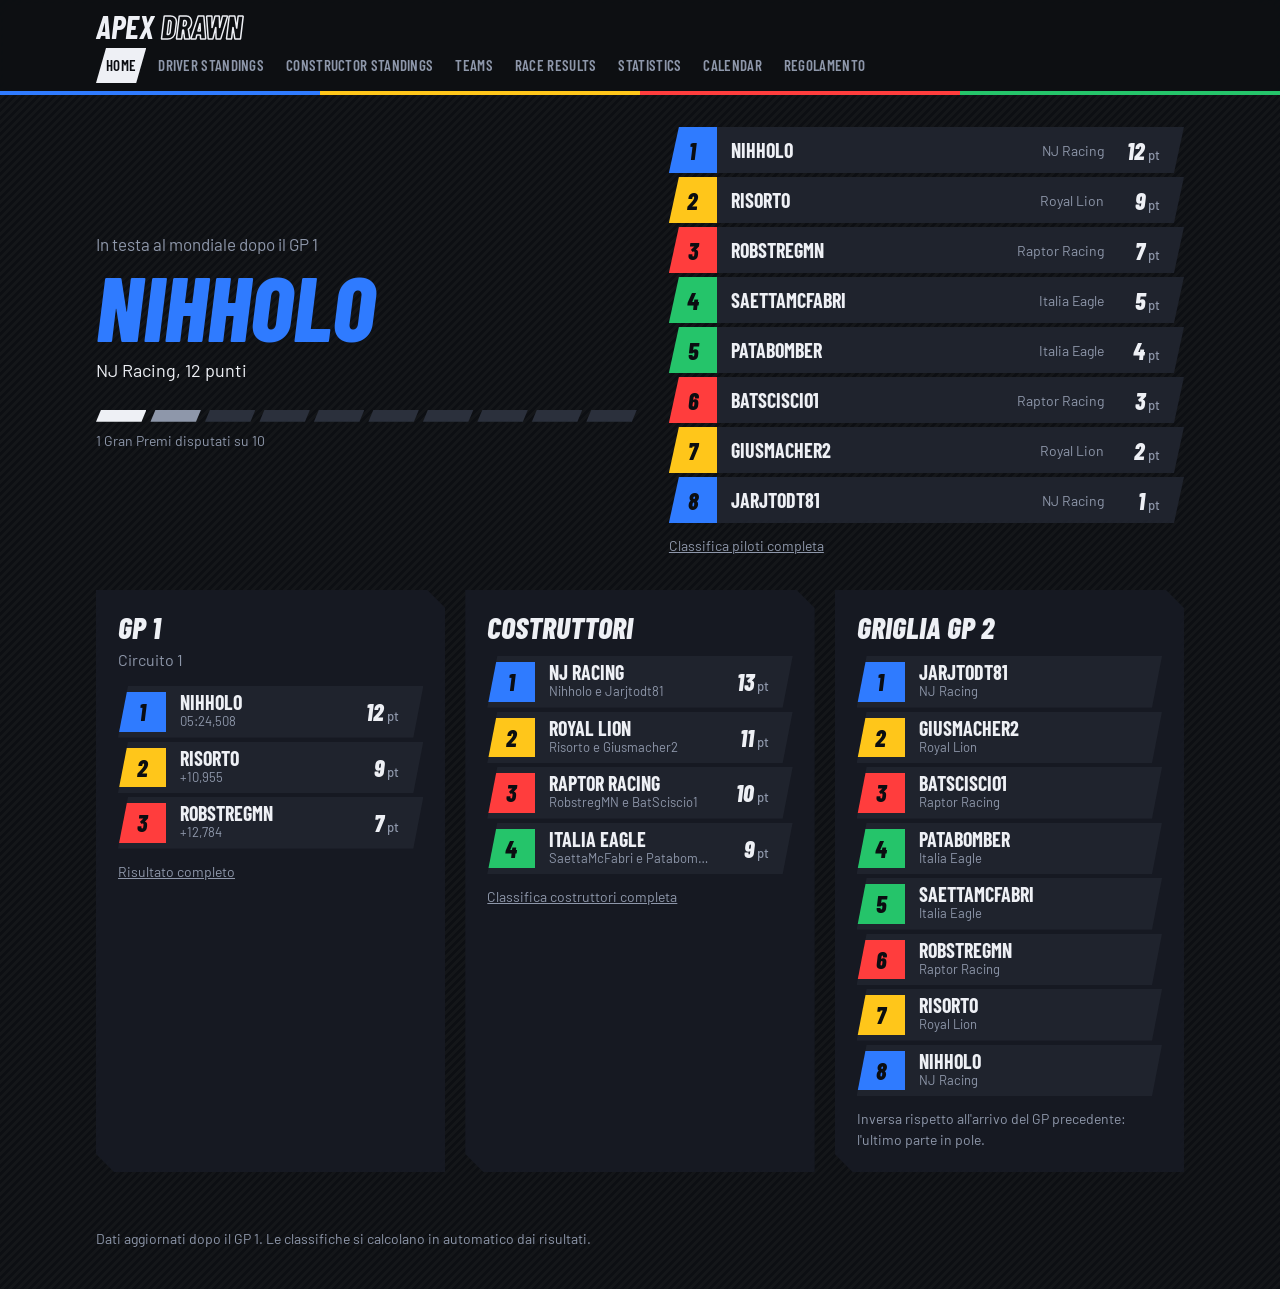
==== index.html @ 3afcedb0 "Add files via upload" ====
<!doctype html>
<html lang="it">
<head>
<meta charset="utf-8">
<meta name="viewport" content="width=device-width,initial-scale=1">
<title>Apex Drawn - Campionato mondiale</title>
<meta name="description" content="Classifiche piloti e costruttori, squadre, risultati e calendario del campionato Apex Drawn.">
<meta property="og:title" content="Apex Drawn - Campionato mondiale">
<meta property="og:description" content="Classifiche, squadre, risultati e calendario.">
<link rel="preconnect" href="https://fonts.googleapis.com">
<link rel="preconnect" href="https://fonts.gstatic.com" crossorigin>
<link href="https://fonts.googleapis.com/css2?family=Barlow+Condensed:ital,wght@0,600;0,700;1,800&family=Barlow:wght@400;500;600&display=swap" rel="stylesheet">
<link rel="stylesheet" href="style.css">
</head>
<body>
<header class="top">
  <div class="wrap bar">
    <a class="brand" href="#/home" aria-label="Apex Drawn, home"><b>Apex</b><i>Drawn</i></a>
    <nav id="nav" aria-label="Sezioni"></nav>
  </div>
  <div class="strip" aria-hidden="true"><i></i><i></i><i></i><i></i></div>
</header>
<main class="wrap" id="app" tabindex="-1"></main>
<footer class="wrap foot" id="foot"></footer>
<script src="data.js"></script>
<script src="app.js"></script>
</body>
</html>
---- style.css ----
:root{
  --bg:#0d0f13; --p1:#161922; --p2:#1f232d; --line:#2b303c;
  --tx:#eef0f5; --mut:#8e97aa; --dark:#0b0d11;
  --blue:#2f7bff; --yellow:#ffc61a; --red:#ff3d3d; --green:#25c46a;
  --fd:'Barlow Condensed','Arial Narrow',Impact,sans-serif;
  --fb:'Barlow',system-ui,-apple-system,'Segoe UI',sans-serif;
  --cut:polygon(0 0,calc(100% - 18px) 0,100% 18px,100% 100%,18px 100%,0 calc(100% - 18px));
  --para:polygon(10px 0,100% 0,calc(100% - 10px) 100%,0 100%);
}
*{box-sizing:border-box;margin:0;padding:0}
html{scroll-padding-top:90px}
body{
  background:var(--bg);color:var(--tx);font:400 16px/1.5 var(--fb);min-height:100vh;
  background-image:linear-gradient(135deg,#ffffff07 25%,transparent 25% 50%,#ffffff07 50% 75%,transparent 75%);
  background-size:8px 8px;
}
a{color:inherit}
a:focus-visible,button:focus-visible{outline:2px solid var(--tx);outline-offset:3px}
.wrap{max-width:1120px;margin:0 auto;padding:0 16px}
.num{font-variant-numeric:tabular-nums}

/* header */
.top{position:sticky;top:0;z-index:10;background:#0d0f13ee;backdrop-filter:blur(8px)}
.bar{display:flex;flex-direction:column;align-items:stretch;gap:6px;padding-top:10px;padding-bottom:8px}
.brand{font:800 italic 32px/1 var(--fd);text-transform:uppercase;text-decoration:none;display:flex;gap:7px;flex:none}
.brand i{-webkit-text-stroke:1.5px var(--tx);color:transparent}
nav{display:flex;gap:2px;overflow-x:auto;scrollbar-width:none}
nav::-webkit-scrollbar{display:none}
nav a{flex:none;font:600 15px/1 var(--fd);text-transform:uppercase;letter-spacing:.02em;color:var(--mut);text-decoration:none;padding:10px 10px;clip-path:var(--para)}
nav a:hover{color:var(--tx)}
nav a[aria-current=page]{background:var(--tx);color:var(--dark)}
.strip{display:grid;grid-template-columns:repeat(4,1fr);height:4px}
.strip i:nth-child(1){background:var(--blue)}
.strip i:nth-child(2){background:var(--yellow)}
.strip i:nth-child(3){background:var(--red)}
.strip i:nth-child(4){background:var(--green)}

main.wrap{padding-top:32px;padding-bottom:56px}
.foot{padding-bottom:40px;color:var(--mut);font-size:14px}

/* headings */
.h1{font:800 italic clamp(40px,7vw,72px)/.95 var(--fd);text-transform:uppercase;margin-bottom:6px}
.lede{color:var(--mut);max-width:60ch;margin-bottom:26px}
.h2{font:800 italic 30px/1 var(--fd);text-transform:uppercase;margin-bottom:14px}
.sec{margin-top:34px}

/* panels */
.panel{background:var(--p1);clip-path:var(--cut);padding:22px}
.grid3{display:grid;grid-template-columns:repeat(auto-fit,minmax(310px,1fr));gap:20px}
.grid2{display:grid;grid-template-columns:repeat(auto-fit,minmax(min(440px,100%),1fr));gap:20px}
.muted{color:var(--mut)}
.empty{color:var(--mut);padding:8px 0}

/* timing tower rows */
.tower{display:grid;gap:4px}
.tr{display:grid;grid-template-columns:48px minmax(0,1fr) auto auto;align-items:center;gap:14px;background:var(--p2);clip-path:var(--para);padding:0 24px 0 0;min-height:46px}
.tr .pos{align-self:stretch;display:grid;place-items:center;background:var(--c);color:var(--dark);font:800 italic 24px var(--fd)}
.tr .nm{font:700 20px/1.1 var(--fd);text-transform:uppercase;overflow:hidden;text-overflow:ellipsis;white-space:nowrap}
.tr .sub{color:var(--mut);font-size:14px;white-space:nowrap}
.tr .val{font:800 italic 24px var(--fd);text-align:right;min-width:42px}
.tr .val small{font:500 13px var(--fb);color:var(--mut);margin-left:3px}
@media (max-width:520px){.tr .sub{display:none}.tr{grid-template-columns:44px minmax(0,1fr) auto}}

/* hero */
.hero{display:grid;grid-template-columns:1.05fr 1fr;gap:32px;align-items:center}
@media (max-width:860px){.hero{grid-template-columns:1fr}}
.lead-k{color:var(--mut);font-size:17px;margin-bottom:6px}
.lead-name{font:800 italic clamp(46px,8vw,92px)/.9 var(--fd);text-transform:uppercase;color:var(--c);overflow-wrap:anywhere}
.lead-sub{margin-top:10px;font-size:18px;color:var(--tx)}
.prog{display:flex;gap:4px;margin-top:26px}
.prog i{flex:1;height:12px;background:var(--line);clip-path:polygon(5px 0,100% 0,calc(100% - 5px) 100%,0 100%)}
.prog i.done{background:var(--tx)}
.prog i.next{background:var(--mut)}
.prog-l{margin-top:8px;color:var(--mut);font-size:14px}

/* logos */
.logo{display:inline-grid;place-items:center;width:var(--s,56px);height:var(--s,56px);flex:none}
.logo img{width:100%;height:100%;object-fit:contain}
.mono{display:grid;place-items:center;width:100%;height:100%;background:var(--c);color:var(--dark);font:800 italic calc(var(--s,56px)*.42) var(--fd);clip-path:polygon(25% 0,75% 0,100% 50%,75% 100%,25% 100%,0 50%)}

/* tables */
.tw{overflow-x:auto;background:var(--p1);clip-path:var(--cut)}
table{border-collapse:collapse;width:100%;font-variant-numeric:tabular-nums}
th{font:600 15px var(--fd);text-transform:uppercase;color:var(--mut);text-align:right;padding:12px 9px;border-bottom:2px solid var(--line);white-space:nowrap}
td{padding:11px 9px;text-align:right;border-bottom:1px solid var(--line);white-space:nowrap}
tr:last-child td{border-bottom:0}
th:first-child,td:first-child{text-align:center;position:sticky;left:0;background:var(--p1);width:52px;font:800 italic 22px var(--fd)}
th:nth-child(2),td:nth-child(2){text-align:left;position:sticky;left:52px;background:var(--p1);box-shadow:inset 6px 0 0 var(--c,transparent);padding-left:18px}
th:nth-child(2){box-shadow:none}
td .who{font:700 20px/1.1 var(--fd);text-transform:uppercase;display:block}
td .team{color:var(--mut);font-size:13px;display:block}
td.tot,th.tot{font:800 italic 26px var(--fd);color:var(--tx);padding-left:16px;padding-right:16px}
td.gap{color:var(--mut)}
.drop{color:var(--mut);text-decoration:line-through;opacity:.55}
.zero{color:#4c5365}
.note{color:var(--mut);font-size:14px;margin-top:12px}

/* team cards */
.tcard{background:var(--p1);clip-path:var(--cut);border-top:6px solid var(--c);padding:22px;display:grid;gap:18px}
.thead{display:flex;align-items:center;gap:16px}
.thead h3{font:800 italic 34px/1 var(--fd);text-transform:uppercase}
.thead p{color:var(--mut);font-size:15px}
.tstats{display:grid;grid-template-columns:repeat(3,1fr);gap:8px}
.tstats div{background:var(--p2);padding:10px 12px}
.tstats b{display:block;font:800 italic 30px/1 var(--fd)}
.tstats span{color:var(--mut);font-size:13px}

/* race results */
.tabs{display:flex;gap:4px;flex-wrap:wrap;margin-bottom:22px}
.tabs a{font:700 18px/1 var(--fd);text-transform:uppercase;text-decoration:none;padding:11px 16px;background:var(--p2);color:var(--mut);clip-path:var(--para)}
.tabs a[aria-current=true]{background:var(--tx);color:var(--dark)}
.tabs a.off{opacity:.35;pointer-events:none}
.meta{display:flex;flex-wrap:wrap;gap:12px 36px;margin-bottom:18px}
.meta div span{display:block;color:var(--mut);font-size:13px}
.meta div b{font:700 22px/1.2 var(--fd);text-transform:uppercase}
.up{color:var(--green)}.dn{color:var(--red)}

/* stats */
.bars{display:grid;gap:8px}
.b{display:grid;grid-template-columns:minmax(90px,140px) 1fr 28px;gap:10px;align-items:center}
.b .l{font:600 17px var(--fd);text-transform:uppercase;overflow:hidden;text-overflow:ellipsis;white-space:nowrap}
.b .t{background:var(--p2);height:14px}
.b .f{height:100%;background:var(--c);clip-path:polygon(0 0,100% 0,calc(100% - 6px) 100%,0 100%)}
.b .n{font:800 italic 20px var(--fd);text-align:right}
.recs{display:grid;grid-template-columns:repeat(auto-fit,minmax(min(190px,100%),1fr));gap:12px}
.rec{background:var(--p2);padding:16px 18px;border-left:6px solid var(--c,var(--line))}
.rec span{color:var(--mut);font-size:14px}
.rec b{display:block;font:800 italic 30px/1.05 var(--fd);margin:4px 0 2px}
.rec small{color:var(--mut);font-size:14px}

/* calendar */
.cal{display:grid;gap:6px}
.ci{display:grid;grid-template-columns:70px 1fr auto;gap:16px;align-items:center;background:var(--p1);clip-path:var(--para);padding:0 28px 0 0;min-height:68px}
.ci .rd{align-self:stretch;display:grid;place-items:center;background:var(--p2);font:800 italic 30px var(--fd)}
.ci h3{font:800 italic 26px/1.05 var(--fd);text-transform:uppercase}
.ci p{color:var(--mut);font-size:14px}
.ci.next{background:var(--tx);color:var(--dark)}
.ci.next .rd{background:var(--dark);color:var(--tx)}
.ci.next p{color:#3a4050}
.chip{font:700 16px var(--fd);text-transform:uppercase;text-align:right}
.chip.mut{color:var(--mut)}
@media (max-width:560px){.ci{grid-template-columns:54px 1fr;padding-right:20px}.chip{grid-column:2;text-align:left;margin-bottom:10px}}

/* rules */
.rules{display:grid;grid-template-columns:repeat(auto-fit,minmax(320px,1fr));gap:20px}
.rules h3{font:800 italic 28px/1 var(--fd);text-transform:uppercase;margin-bottom:12px}
.rules p{margin-bottom:8px;max-width:60ch}
.pts{display:flex;gap:4px;margin-top:14px;flex-wrap:wrap}
.pts div{background:var(--p2);padding:8px 12px;text-align:center;min-width:52px;clip-path:var(--para)}
.pts b{display:block;font:800 italic 24px/1 var(--fd)}
.pts span{font-size:12px;color:var(--mut)}

/* one-time entrance on home */
@media (prefers-reduced-motion:no-preference){
  .home .tower .tr{animation:go .5s cubic-bezier(.2,.7,.2,1) both;animation-delay:calc(var(--i,0)*70ms)}
  @keyframes go{from{opacity:0;transform:translateX(-24px)}to{opacity:1;transform:none}}
}

a.ci{text-decoration:none;color:inherit}
a.ci:hover .rd{background:var(--tx);color:var(--dark)}
.warn{background:#3a1d1d;border-left:6px solid var(--red);padding:14px 18px;margin-bottom:22px}
.warn b{display:block;font:700 20px var(--fd);text-transform:uppercase;margin-bottom:4px}

/* intestazioni tabella piu' discrete */
th:first-child,th.tot{font:600 15px var(--fd);color:var(--mut)}
/* righe nei pannelli: nome sopra, dettaglio sotto */
:is(.grid3,.tcard) .tr{grid-template-columns:48px minmax(0,1fr) auto;grid-template-areas:"pos nm val" "pos sub val";column-gap:14px;row-gap:0;padding-top:6px;padding-bottom:6px}
:is(.grid3,.tcard) .tr .pos{grid-area:pos}
:is(.grid3,.tcard) .tr .nm{grid-area:nm;align-self:end}
:is(.grid3,.tcard) .tr .sub{grid-area:sub;display:block;align-self:start;overflow:hidden;text-overflow:ellipsis;font-size:13px}
:is(.grid3,.tcard) .tr .val{grid-area:val}

@media (max-width:520px){
  th,td{padding:9px 6px}
  th:first-child,td:first-child{width:40px;font-size:19px}
  th:nth-child(2),td:nth-child(2){left:40px;padding-left:14px}
  td .who{font-size:17px}
  .meta{display:grid;grid-template-columns:1fr 1fr;gap:12px 16px}
  .meta div b{font-size:19px}
}

:is(.grid3,.tcard) .tr .nm{white-space:normal;line-height:1}
@media (max-width:520px){
  .tw{margin:0 -16px;clip-path:none}
  td.tot,th.tot{padding-left:8px;padding-right:12px;font-size:22px}
  th.tot{font-size:15px}
  td .who{font-size:16px}
}
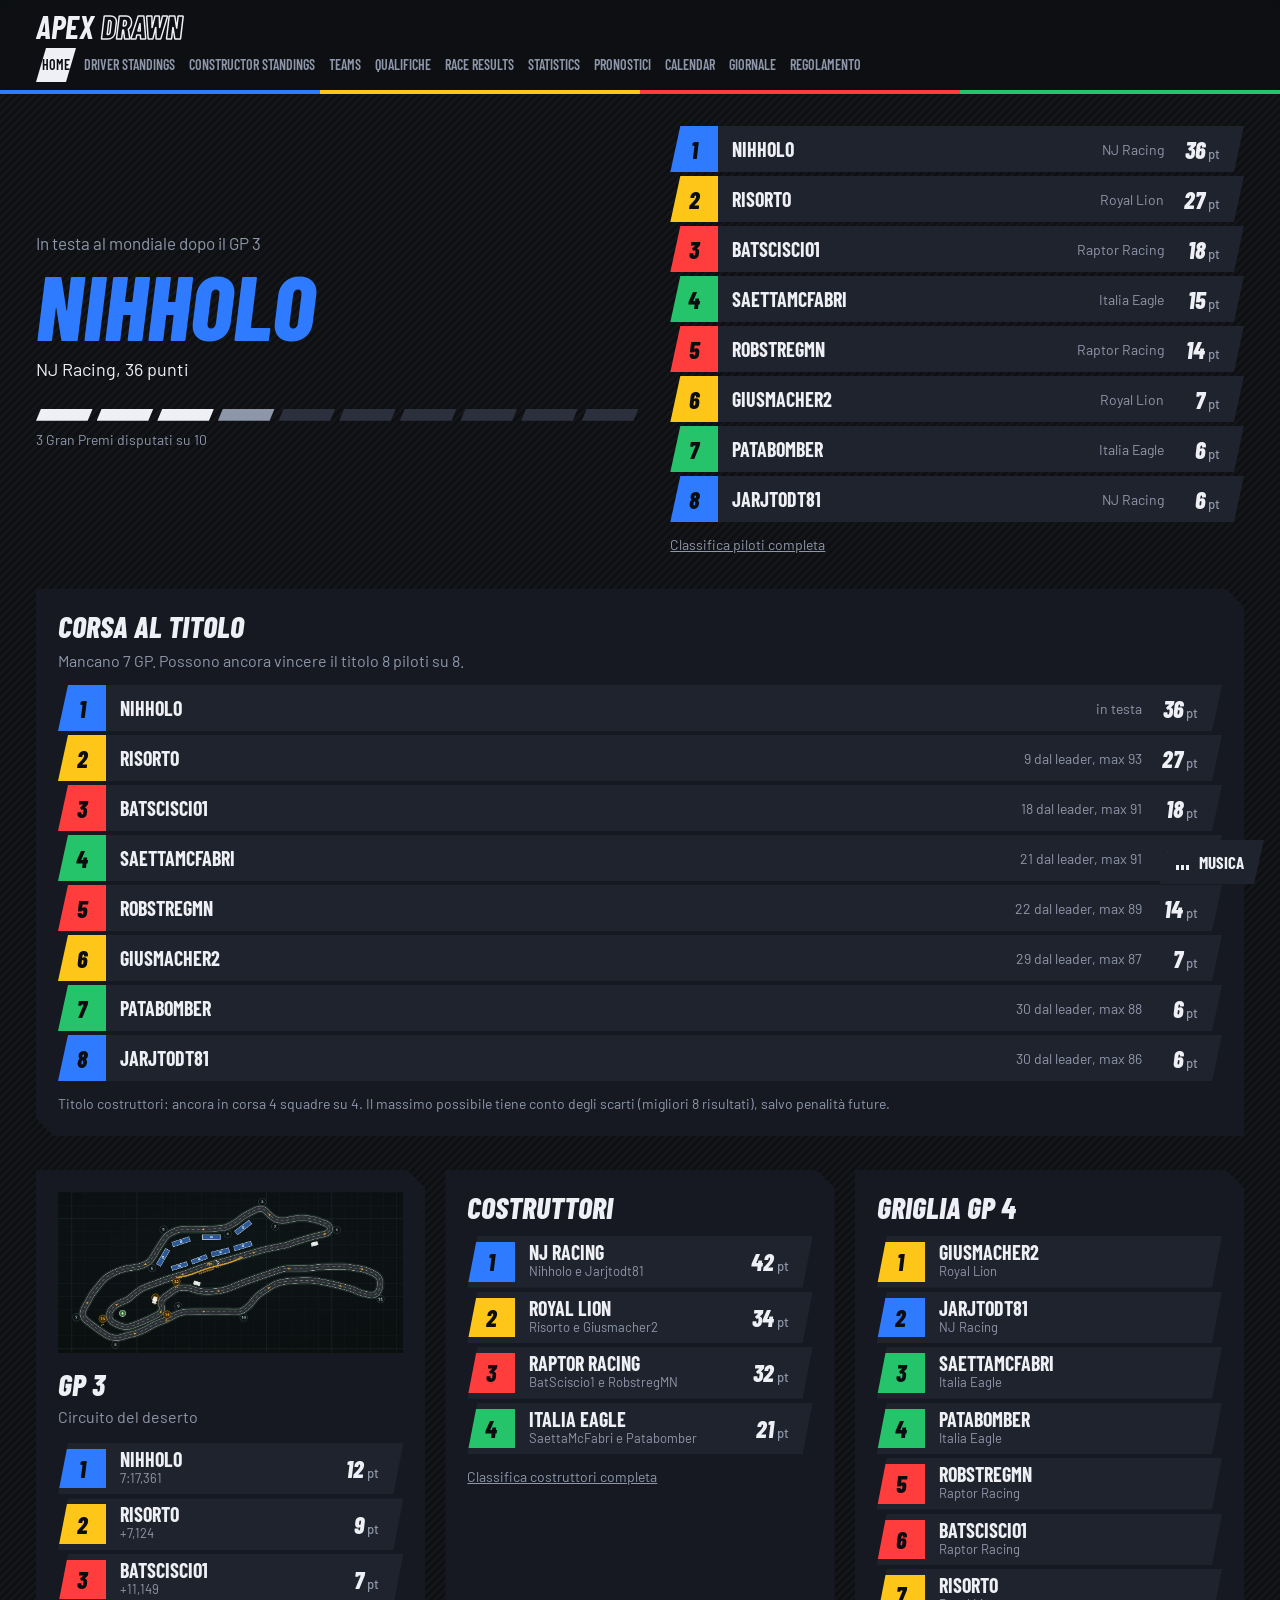
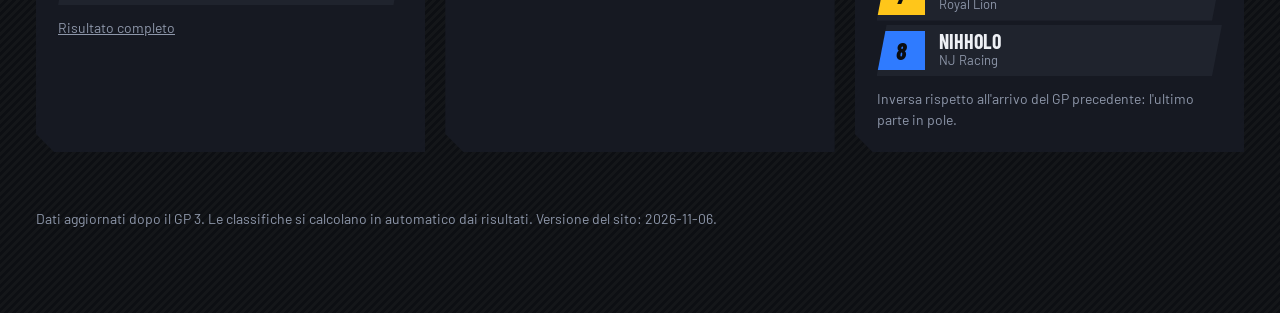
==== commit 0bb24f0f: "Add files via upload" ====
--- a/index.html
+++ b/index.html
@@ -5,8 +5,16 @@
 <meta name="viewport" content="width=device-width,initial-scale=1">
 <title>Apex Drawn - Campionato mondiale</title>
 <meta name="description" content="Classifiche piloti e costruttori, squadre, risultati e calendario del campionato Apex Drawn.">
+<meta property="og:type" content="website">
 <meta property="og:title" content="Apex Drawn - Campionato mondiale">
 <meta property="og:description" content="Classifiche, squadre, risultati e calendario.">
+<meta property="og:image" content="https://IL-TUO-SITO/share.png">
+<meta property="og:url" content="https://IL-TUO-SITO/">
+<meta name="twitter:card" content="summary_large_image">
+<meta name="theme-color" content="#0d0f13">
+<link rel="manifest" href="manifest.webmanifest">
+<link rel="icon" type="image/png" href="icon-192.png">
+<link rel="apple-touch-icon" href="apple-touch-icon.png">
 <link rel="preconnect" href="https://fonts.googleapis.com">
 <link rel="preconnect" href="https://fonts.gstatic.com" crossorigin>
 <link href="https://fonts.googleapis.com/css2?family=Barlow+Condensed:ital,wght@0,600;0,700;1,800&family=Barlow:wght@400;500;600&display=swap" rel="stylesheet">
--- a/style.css
+++ b/style.css
@@ -16,7 +16,7 @@
 }
 a{color:inherit}
 a:focus-visible,button:focus-visible{outline:2px solid var(--tx);outline-offset:3px}
-.wrap{max-width:1120px;margin:0 auto;padding:0 16px}
+.wrap{max-width:1240px;margin:0 auto;padding:0 16px}
 .num{font-variant-numeric:tabular-nums}
 
 /* header */
@@ -26,7 +26,7 @@
 .brand i{-webkit-text-stroke:1.5px var(--tx);color:transparent}
 nav{display:flex;gap:2px;overflow-x:auto;scrollbar-width:none}
 nav::-webkit-scrollbar{display:none}
-nav a{flex:none;font:600 15px/1 var(--fd);text-transform:uppercase;letter-spacing:.02em;color:var(--mut);text-decoration:none;padding:10px 10px;clip-path:var(--para)}
+nav a{flex:none;font:600 14px/1 var(--fd);text-transform:uppercase;letter-spacing:0;color:var(--mut);text-decoration:none;padding:10px 6px;clip-path:var(--para)}
 nav a:hover{color:var(--tx)}
 nav a[aria-current=page]{background:var(--tx);color:var(--dark)}
 .strip{display:grid;grid-template-columns:repeat(4,1fr);height:4px}
@@ -186,3 +186,144 @@
   th.tot{font-size:15px}
   td .who{font-size:16px}
 }
+
+th.l,td.tm{text-align:left}
+.tmw{display:inline-flex;align-items:center;gap:10px;font:600 17px var(--fd);text-transform:uppercase}
+
+.banner{margin:0 0 18px;background:var(--p1);clip-path:none}
+.banner img{display:block;width:100%;height:auto;max-height:75vh;object-fit:contain;margin:0 auto}
+.panel .banner{margin:0 0 16px}
+.panel .banner img{max-height:50vh}
+.paper{margin:0;max-width:860px}
+.paper img{display:block;width:100%;height:auto;background:var(--p1);border:1px solid var(--line)}
+
+main:focus{outline:none}
+
+:root{color-scheme:dark}
+.comments .panel{clip-path:none;padding:16px;min-height:120px}
+
+/* commenti */
+.cform label{display:block;font:600 15px var(--fd);text-transform:uppercase;color:var(--mut);margin:12px 0 5px}
+.cform input,.cform select,.cform textarea{width:100%;background:var(--p2);color:var(--tx);border:1px solid var(--line);padding:11px 12px;font:500 16px var(--fb);border-radius:0}
+.cform textarea{resize:vertical;min-height:84px}
+.crow{display:grid;grid-template-columns:1fr 1fr;gap:12px}
+@media (max-width:520px){.crow{grid-template-columns:1fr}}
+.cact{display:flex;align-items:center;gap:16px;flex-wrap:wrap;margin-top:14px}
+.cact .btn{margin:0}
+.btn{font:700 19px var(--fd);text-transform:uppercase;background:var(--tx);color:var(--dark);border:0;padding:13px 26px;cursor:pointer;clip-path:var(--para)}
+.btn:disabled{opacity:.4;cursor:not-allowed}
+.cstat{font-size:15px;color:var(--mut)}.cstat.bad{color:#ff7a7a}
+#clist{margin-top:22px;display:grid;gap:6px}
+.cmt{background:var(--p2);border-left:6px solid var(--c);padding:12px 16px}
+.chead{display:flex;align-items:baseline;flex-wrap:wrap;gap:4px 12px}
+.chead b{font:700 20px var(--fd);text-transform:uppercase}
+.ctag{font:600 14px var(--fd);text-transform:uppercase;color:var(--c)}
+.chead time{color:var(--mut);font-size:13px;margin-left:auto}
+.cmt p{margin-top:4px;white-space:pre-wrap;overflow-wrap:anywhere;max-width:70ch}
+
+/* diagnosi */
+.dg{display:grid;gap:6px;max-width:860px}
+.dgr{display:grid;grid-template-columns:96px 1fr;gap:14px;background:var(--p1);border-left:6px solid var(--line);padding:12px 16px}
+.dgr.ok{border-left-color:var(--green)}.dgr.bad{border-left-color:var(--red)}
+.dgs{font:700 18px var(--fd);text-transform:uppercase;color:var(--mut)}
+.dgr.ok .dgs{color:var(--green)}.dgr.bad .dgs{color:#ff7a7a}
+.dgr b{font:700 20px var(--fd);text-transform:uppercase}
+.dgr p{color:var(--mut);font-size:15px;max-width:70ch;overflow-wrap:anywhere}
+@media (max-width:520px){.dgr{grid-template-columns:1fr;gap:4px}}
+/* musica */
+.mus{position:fixed;right:16px;bottom:16px;z-index:30;display:flex;align-items:center;gap:10px;font:700 17px var(--fd);text-transform:uppercase;background:var(--p2);color:var(--tx);border:0;padding:12px 20px 12px 16px;clip-path:var(--para);cursor:pointer;box-shadow:0 0 0 1px var(--line)}
+.mus.on{background:var(--tx);color:var(--dark)}
+.mus:focus-visible{outline:2px solid var(--tx);outline-offset:3px}
+.eq{display:flex;align-items:flex-end;gap:2px;height:16px}
+.eq i{display:block;width:3px;height:5px;background:currentColor}
+body.has-music .foot{padding-bottom:84px}
+@media (prefers-reduced-motion:no-preference){
+  .mus.on .eq i{animation:eq .9s ease-in-out infinite}
+  .mus.on .eq i:nth-child(2){animation-delay:-.3s}.mus.on .eq i:nth-child(3){animation-delay:-.6s}
+  @keyframes eq{0%,100%{height:4px}50%{height:16px}}
+}
+@media (prefers-reduced-motion:reduce){.mus.on .eq i{height:12px}}
+
+.banner.below{margin:26px 0 0}
+.banner a{display:block;cursor:zoom-in}
+
+/* ---- link ai piloti ---- */
+a.dl{text-decoration:none}
+a.dl:hover{text-decoration:underline;text-underline-offset:3px}
+
+/* ---- grafico ---- */
+.chartbox{padding:18px}
+.ctabs{display:flex;gap:4px;margin-bottom:12px}
+.ctab{font:700 16px/1 var(--fd);text-transform:uppercase;padding:9px 16px;background:var(--p2);color:var(--mut);border:0;cursor:pointer;clip-path:var(--para)}
+.ctab[aria-pressed=true]{background:var(--tx);color:var(--dark)}
+.cwrap{position:relative;width:100%}
+.cwrap svg{display:block;max-width:100%;touch-action:pan-y;font-family:var(--fb)}
+.cwrap svg:focus-visible{outline:2px solid var(--tx);outline-offset:2px}
+.ctip{position:absolute;z-index:3;background:var(--p2);border:1px solid var(--line);padding:8px 10px;pointer-events:none;min-width:130px;font-size:13px;box-shadow:0 6px 18px #0008}
+.ctip[hidden]{display:none}
+.ctip .th{color:var(--mut);margin-bottom:5px;font-size:12px}
+.ctip .tr2{display:flex;align-items:center;gap:8px;line-height:1.5}
+.ctip .tk{width:14px;border-top:2px solid;flex:none}
+.ctip b{min-width:26px;text-align:right;font-variant-numeric:tabular-nums;color:var(--tx)}
+.ctip .tr2 span:last-child{color:var(--mut)}
+.legend{list-style:none;display:flex;flex-wrap:wrap;gap:4px 14px;margin-top:12px}
+.lg{display:flex;align-items:center;gap:6px;background:none;border:0;color:var(--tx);font:500 14px var(--fb);cursor:pointer;padding:6px 2px}
+.lg.off{opacity:.4;text-decoration:line-through}
+.tview{margin-top:14px;color:var(--mut)}
+.tview summary{cursor:pointer;font-size:14px}
+.tview .tw{margin-top:10px;max-height:320px;overflow:auto}
+
+/* ---- premi ---- */
+.awards{display:grid;grid-template-columns:repeat(auto-fit,minmax(min(240px,100%),1fr));gap:12px}
+.award{background:var(--p2);padding:16px 18px;border-left:6px solid var(--c,var(--line))}
+.award h3{font:800 italic 22px/1.1 var(--fd);text-transform:uppercase}
+.awin{font:700 20px/1.2 var(--fd);margin-top:8px}
+.aval{color:var(--mut);font-size:14px;margin-top:2px}
+.adesc{color:var(--mut);font-size:13px;margin-top:8px}
+
+/* ---- cronaca ---- */
+.cronaca{margin:22px 0 22px;padding:18px 22px;background:var(--p1);border-left:6px solid var(--tx)}
+.cronaca .h2{margin-bottom:8px}
+.cronaca p{margin-top:8px;max-width:70ch}
+
+/* ---- corsa al titolo ---- */
+.titlerace .out{opacity:.45}
+
+/* ---- sfida in famiglia ---- */
+.duel{margin:14px 0 12px;background:var(--p2);padding:12px 14px}
+.dh{display:flex;justify-content:space-between;align-items:baseline;gap:8px}
+.dh b{font:700 15px var(--fd);text-transform:uppercase;letter-spacing:.04em}
+.dh small{color:var(--mut);font-size:12px}
+.dline{display:grid;grid-template-columns:1fr auto 1fr;align-items:center;gap:10px;margin-top:6px}
+.dnm{font:700 18px var(--fd)}.dnm.r{text-align:right}
+.ds{font:800 italic 28px/1 var(--fd);font-variant-numeric:tabular-nums}
+.dbar{display:flex;height:6px;gap:2px;margin-top:8px;background:var(--line)}
+.dbar i{background:var(--tx);display:block}.dbar i.b{background:var(--mut)}.dbar i.tie{background:var(--line)}
+.dnote{color:var(--mut);font-size:12px;margin-top:6px}
+
+/* ---- scheda pilota ---- */
+.dhero{display:flex;gap:18px;align-items:center;margin-bottom:22px;padding:18px;background:var(--p1);border-left:8px solid var(--c)}
+.dav{width:96px;height:96px;flex:none;background:var(--p2);overflow:hidden;display:grid;place-items:center}
+.dav img{width:100%;height:100%;object-fit:cover}
+.dav:empty::after{content:'';width:100%;height:100%;background:linear-gradient(135deg,var(--c),var(--p2))}
+.dpos{font:700 20px var(--fd);margin-top:6px}
+.chips{display:flex;gap:6px;flex-wrap:wrap;margin-bottom:16px}
+.chips .chip{background:var(--p2);padding:6px 10px;text-align:left}
+.form{display:flex;gap:6px;margin-top:16px}
+.form span{width:34px;height:34px;display:grid;place-items:center;font:800 16px var(--fd);background:var(--p2);color:var(--mut)}
+.form .fp{background:var(--tx);color:var(--dark)}.form .fs{background:var(--line);color:var(--tx)}.form .fd{background:var(--red);color:var(--dark)}
+td.drop{text-decoration:line-through;opacity:.5}
+
+/* ---- pronostici ---- */
+.pgrid{display:grid;grid-template-columns:repeat(auto-fill,minmax(min(210px,100%),1fr));gap:12px;margin:14px 0 28px}
+.pcard{background:var(--p1);padding:14px 16px}
+.pcard header{display:flex;justify-content:space-between;align-items:baseline;gap:8px}
+.pcard header b{font:700 20px var(--fd)}
+.ppt{font:800 italic 26px var(--fd)}
+.pcard ol{list-style:none;margin-top:8px}
+.pcard li{display:flex;gap:8px;align-items:baseline;padding:6px 8px;margin-top:4px;background:var(--p2);border-left:4px solid var(--line)}
+.pcard li span{color:var(--mut);font:700 14px var(--fd)}
+.pcard li em{margin-left:auto;font-style:normal;font-size:12px;color:var(--mut)}
+.pcard li.exact{border-left-color:var(--green)}.pcard li.podio{border-left-color:var(--yellow)}.pcard li.no{border-left-color:var(--red);opacity:.7}
+.perf{margin-top:8px;font:800 italic 16px var(--fd);text-transform:uppercase;color:var(--green)}
+@media (max-width:560px){.dhero{flex-direction:column;align-items:flex-start}}
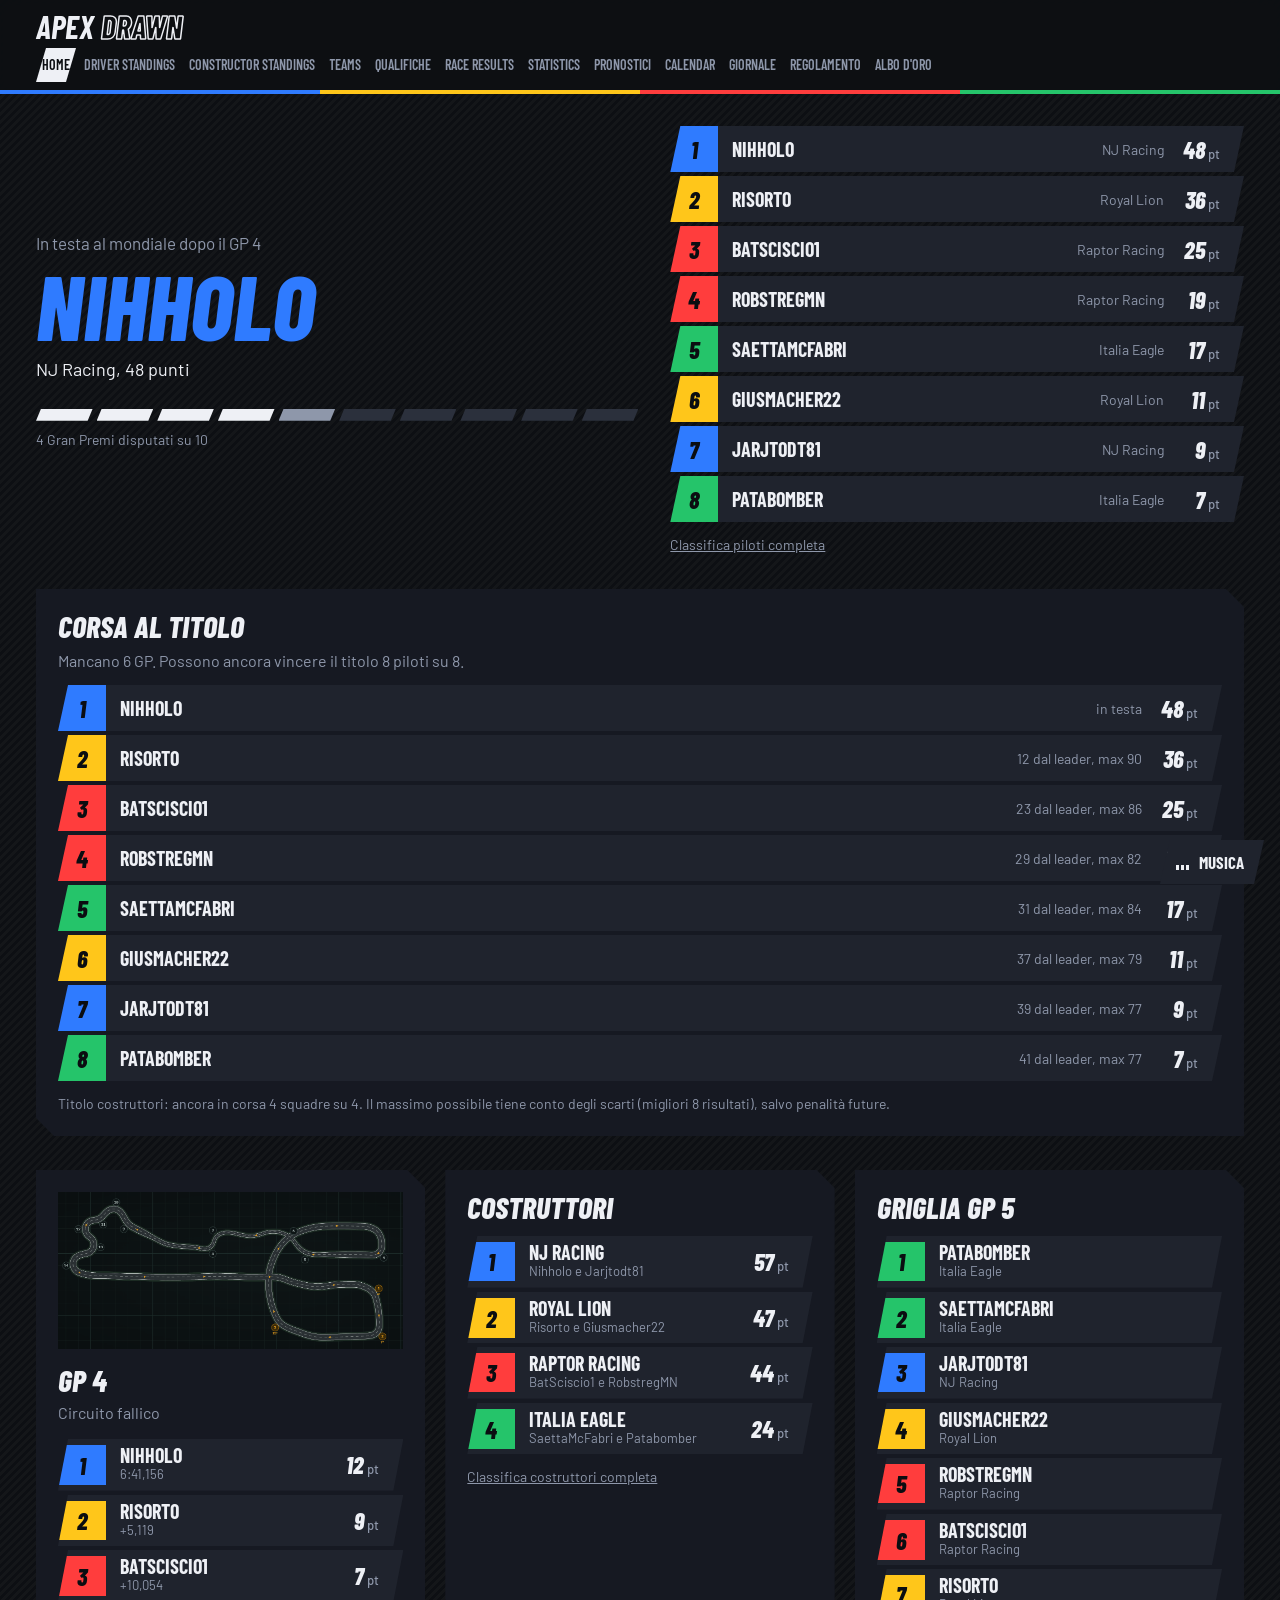
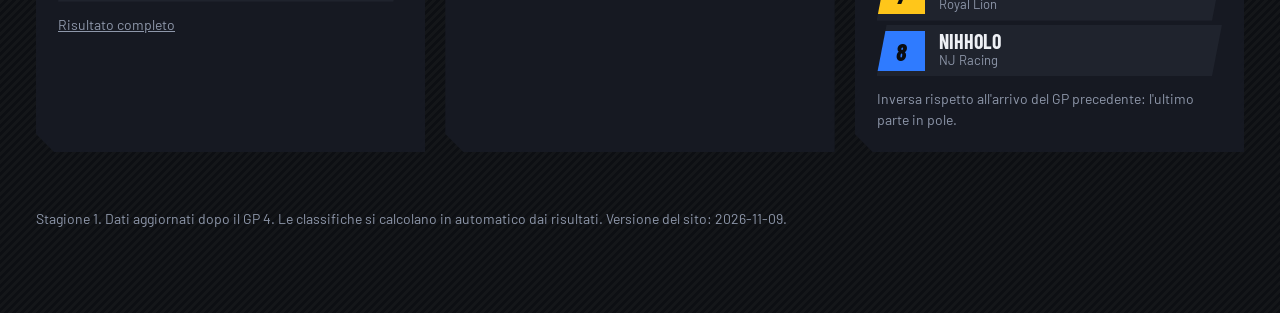
==== commit 76be1028: "Update index.html" ====
--- a/index.html
+++ b/index.html
@@ -8,8 +8,8 @@
 <meta property="og:type" content="website">
 <meta property="og:title" content="Apex Drawn - Campionato mondiale">
 <meta property="og:description" content="Classifiche, squadre, risultati e calendario.">
-<meta property="og:image" content="https://IL-TUO-SITO/share.png">
-<meta property="og:url" content="https://IL-TUO-SITO/">
+<meta property="og:image" content="https://robstreg.github.io/apex-drawn/#/home/share.png">
+<meta property="og:url" content="https://robstreg.github.io/apex-drawn/#/home/">
 <meta name="twitter:card" content="summary_large_image">
 <meta name="theme-color" content="#0d0f13">
 <link rel="manifest" href="manifest.webmanifest">
@@ -19,6 +19,7 @@
 <link rel="preconnect" href="https://fonts.gstatic.com" crossorigin>
 <link href="https://fonts.googleapis.com/css2?family=Barlow+Condensed:ital,wght@0,600;0,700;1,800&family=Barlow:wght@400;500;600&display=swap" rel="stylesheet">
 <link rel="stylesheet" href="style.css">
+<link rel="stylesheet" href="tema-s2.css">
 </head>
 <body>
 <header class="top">
@@ -32,5 +33,7 @@
 <footer class="wrap foot" id="foot"></footer>
 <script src="data.js"></script>
 <script src="app.js"></script>
+<script src="data-s2.js"></script>
+<script src="stagioni.js"></script>
 </body>
 </html>
--- a/style.css
+++ b/style.css
@@ -327,3 +327,47 @@
 .pcard li.exact{border-left-color:var(--green)}.pcard li.podio{border-left-color:var(--yellow)}.pcard li.no{border-left-color:var(--red);opacity:.7}
 .perf{margin-top:8px;font:800 italic 16px var(--fd);text-transform:uppercase;color:var(--green)}
 @media (max-width:560px){.dhero{flex-direction:column;align-items:flex-start}}
+
+.soon{text-align:center;padding:48px 22px}
+.soon .h2{font-size:34px;margin-bottom:8px}
+
+/* ---- selettore stagioni ---- */
+.brandrow{display:flex;align-items:center;justify-content:space-between;gap:12px;flex-wrap:wrap}
+.seas{display:flex;gap:4px;overflow:visible}
+.seas a{font:700 13px/1 var(--fd);text-transform:uppercase;letter-spacing:.04em;color:var(--mut);text-decoration:none;padding:7px 11px;border:1px solid var(--line);clip-path:none}
+.seas a:hover{color:var(--tx);border-color:var(--mut)}
+.seas a[aria-current=true],.seas a[aria-current=page]{background:var(--tx);color:var(--dark);border-color:var(--tx)}
+
+/* ---- teaser stagione in arrivo ---- */
+.teaser{text-align:center;padding:30px 0 10px}
+.tkick{font:700 20px var(--fd);letter-spacing:.3em;text-transform:uppercase;color:var(--mut)}
+.tbig{font:800 italic clamp(38px,8vw,88px)/.95 var(--fd);text-transform:uppercase;max-width:16ch;margin:14px auto 0}
+.tstay{font:800 italic clamp(26px,5vw,44px) var(--fd);text-transform:uppercase;letter-spacing:.12em;margin-top:22px;-webkit-text-stroke:1.5px var(--tx);color:transparent;animation:blink 2.4s ease-in-out infinite}
+.tcount{margin-top:14px;color:var(--mut)}.tcount b{font:800 italic 40px var(--fd);color:var(--tx)}
+.tgrid{display:grid;grid-template-columns:repeat(auto-fill,minmax(92px,1fr));gap:10px 14px;max-width:880px;margin:38px auto 30px}
+.tgrid span{height:54px;display:grid;place-items:center;background:var(--p2);border-top:3px solid var(--line);clip-path:var(--para);animation:slot 3s ease-in-out infinite;animation-delay:calc(var(--i)*.14s)}
+.tgrid span:nth-child(even){transform:translateY(18px)}
+.tgrid b{font:800 italic 26px var(--fd);color:var(--mut)}
+.tlinks{display:flex;gap:12px;justify-content:center;flex-wrap:wrap;margin-top:34px}
+.tlinks .btn{text-decoration:none;display:inline-block}
+.btn.alt{background:transparent;color:var(--tx);box-shadow:inset 0 0 0 2px var(--tx)}
+@keyframes blink{50%{opacity:.45}}
+@keyframes slot{50%{border-top-color:var(--tx);background:var(--p1)}}
+@media (prefers-reduced-motion:reduce){.tstay,.tgrid span{animation:none}}
+
+/* ---- albo d'oro ---- */
+.albo{display:grid;gap:14px}
+.alb{background:var(--p1);padding:20px 22px;border-left:8px solid var(--line)}
+.alb.done{border-left-color:var(--yellow)}
+.alb header{display:flex;justify-content:space-between;align-items:baseline;gap:10px;flex-wrap:wrap;margin-bottom:12px}
+.alb h3{font:800 italic 34px/1 var(--fd);text-transform:uppercase}
+.chip.gold{background:var(--yellow);color:var(--dark)}
+.albg{display:grid;grid-template-columns:repeat(auto-fit,minmax(min(260px,100%),1fr));gap:12px}
+.albc{background:var(--p2);padding:14px 16px;border-top:4px solid var(--c,var(--line))}
+.albc span{display:block;color:var(--mut);font:600 14px var(--fd);text-transform:uppercase;letter-spacing:.06em}
+.albc b{display:block;font:800 italic 32px/1.1 var(--fd);text-transform:uppercase;margin-top:2px}
+.albc small{color:var(--mut);font-size:13px}
+.alb.soon2{border-left-style:dashed;opacity:.8}
+.hof td,.hof th{text-align:center}
+.seas .albolink{margin-left:8px;border-style:dashed}
+@media (max-width:640px){.tgrid span:nth-child(even){transform:none}.tgrid{grid-template-columns:repeat(3,1fr)}}
--- a/tema-s2.css
+++ b/tema-s2.css
@@ -0,0 +1,33 @@
+/* ==========================================================
+   TEMA STAGIONE 2: "Neon Night"
+   Si attiva da solo quando e' aperta la Stagione 2 (attributo html[data-s="2"]).
+   Per cambiare i colori modifica le variabili qui sotto.
+   ========================================================== */
+html[data-s="2"]{
+  --bg:#07050f; --p1:#120d22; --p2:#1b1433; --line:#33285c;
+  --tx:#f5f1ff; --mut:#a39bd0; --dark:#07050f;
+  --blue:#19e6ff; --yellow:#c6ff3d; --red:#ff2bd6; --green:#ff8a1f;
+  color-scheme:dark;
+}
+html[data-s="2"] body{
+  background-image:
+    radial-gradient(900px 420px at 50% -120px,#ff2bd633,transparent 70%),
+    radial-gradient(700px 380px at 100% 12%,#19e6ff22,transparent 70%),
+    linear-gradient(#ffffff08 1px,transparent 1px),
+    linear-gradient(90deg,#ffffff08 1px,transparent 1px);
+  background-size:auto,auto,44px 44px,44px 44px;
+  background-attachment:fixed;
+}
+html[data-s="2"] .top{background:#07050fee}
+html[data-s="2"] .brand b{color:#fff;text-shadow:0 0 18px #ff2bd6aa}
+html[data-s="2"] .brand i{-webkit-text-stroke-color:#19e6ff;filter:drop-shadow(0 0 8px #19e6ff88)}
+html[data-s="2"] .strip{height:5px;background:linear-gradient(90deg,#19e6ff,#c6ff3d,#ff8a1f,#ff2bd6);box-shadow:0 0 14px #ff2bd699}
+html[data-s="2"] .strip i{background:transparent!important}
+html[data-s="2"] nav a[aria-current=page],html[data-s="2"] .seas a[aria-current=true],html[data-s="2"] .seas a[aria-current=page]{background:linear-gradient(90deg,#19e6ff,#ff2bd6);color:#07050f;border-color:transparent}
+html[data-s="2"] .h1,html[data-s="2"] .tbig{text-shadow:0 0 28px #ff2bd655}
+html[data-s="2"] .tstay{-webkit-text-stroke-color:#19e6ff;filter:drop-shadow(0 0 10px #19e6ff99)}
+html[data-s="2"] .panel,html[data-s="2"] .alb,html[data-s="2"] .award,html[data-s="2"] .pcard{box-shadow:inset 0 0 0 1px #33285c}
+html[data-s="2"] .btn{background:linear-gradient(90deg,#19e6ff,#ff2bd6);color:#07050f}
+html[data-s="2"] .btn.alt{background:transparent;color:var(--tx);box-shadow:inset 0 0 0 2px #19e6ff}
+html[data-s="2"] .tgrid span{border-top-color:#ff2bd6}
+html[data-s="2"] .tgrid b{color:#19e6ff}
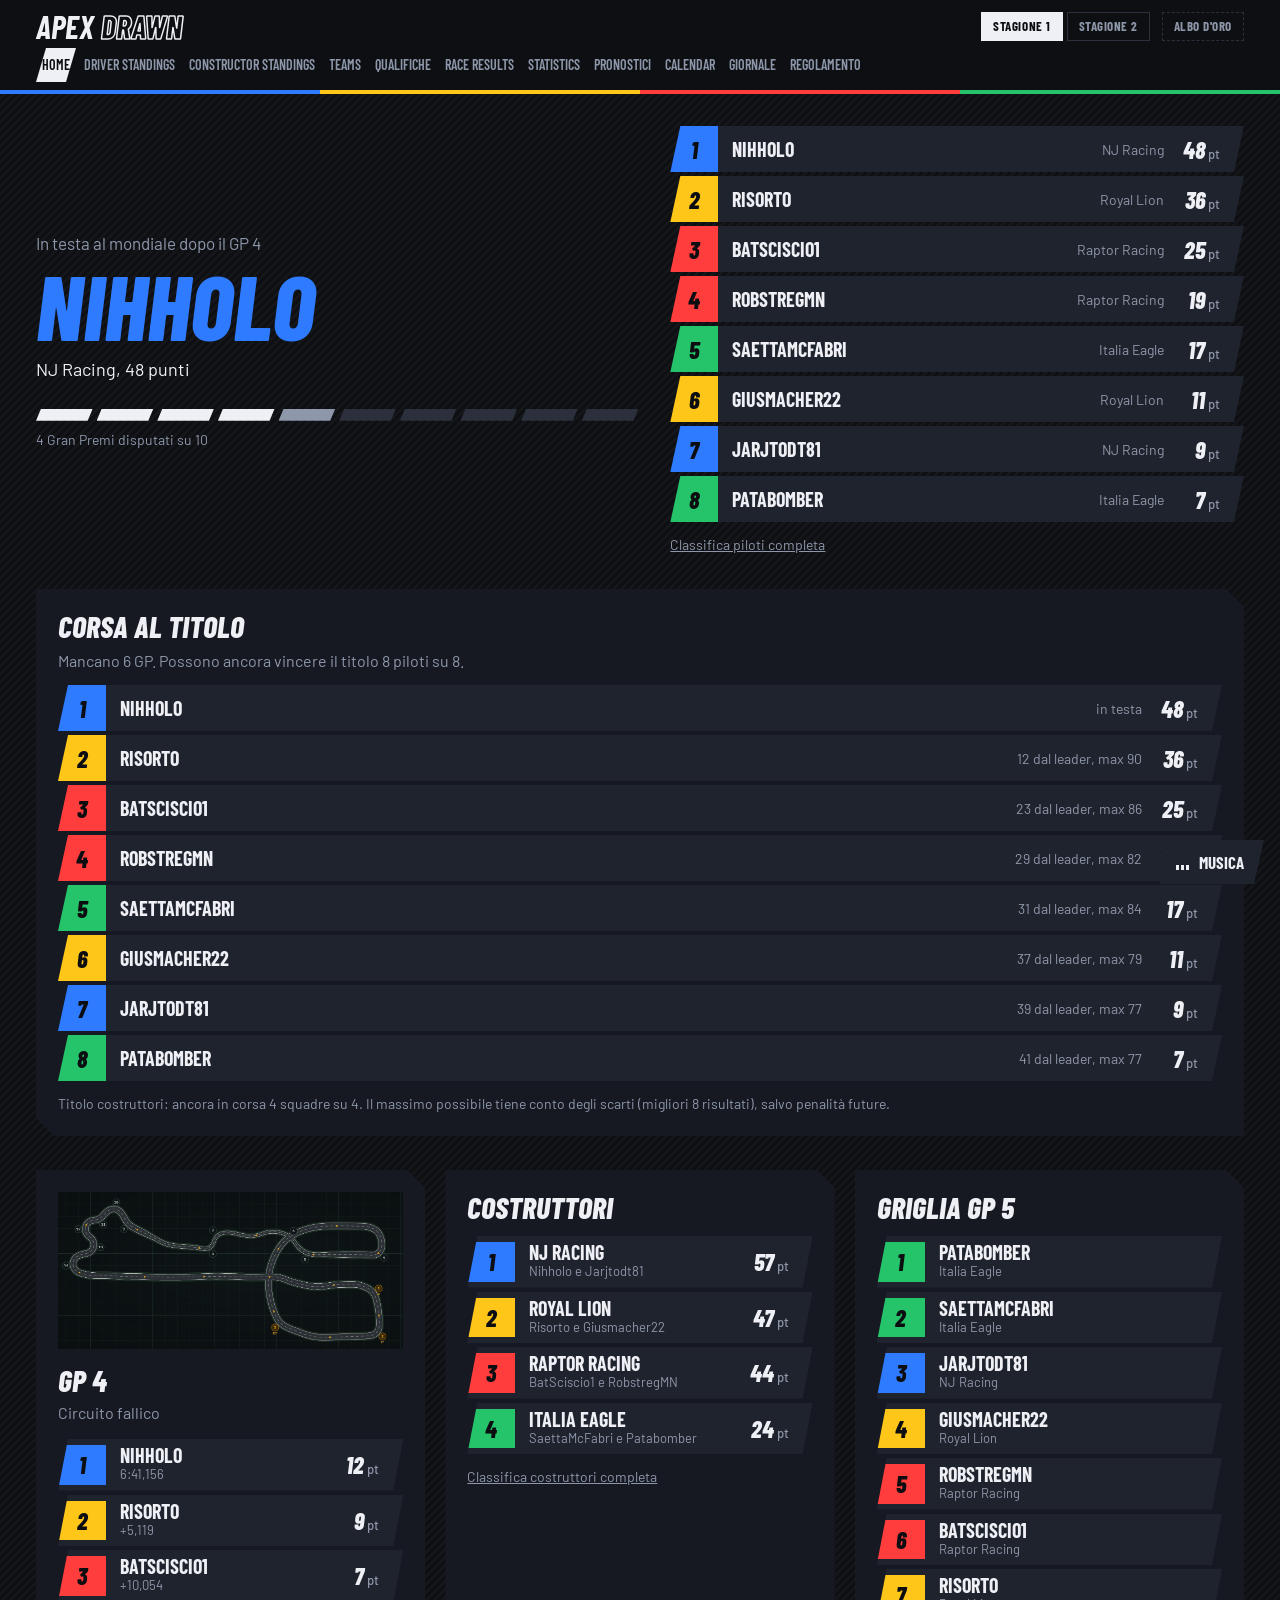
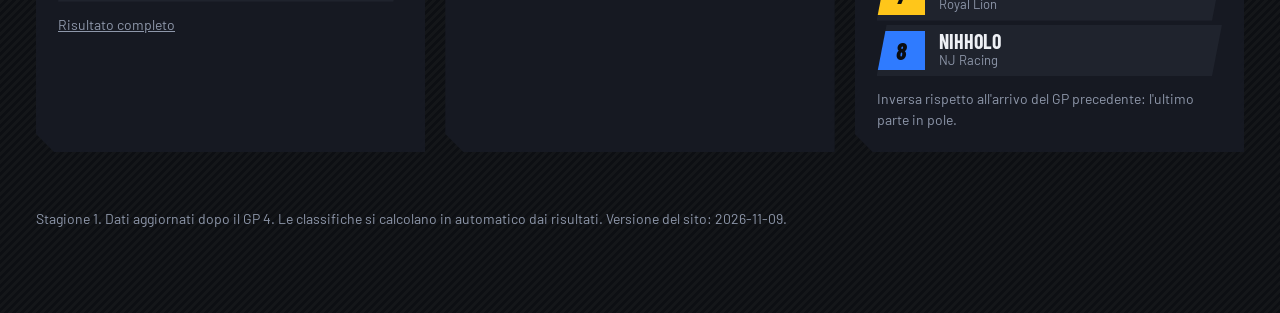
==== commit e5dfaf28: "Update index.html" ====
--- a/index.html
+++ b/index.html
@@ -32,8 +32,8 @@
 <main class="wrap" id="app" tabindex="-1"></main>
 <footer class="wrap foot" id="foot"></footer>
 <script src="data.js"></script>
-<script src="app.js"></script>
 <script src="data-s2.js"></script>
 <script src="stagioni.js"></script>
+<script src="app.js"></script>
 </body>
 </html>
